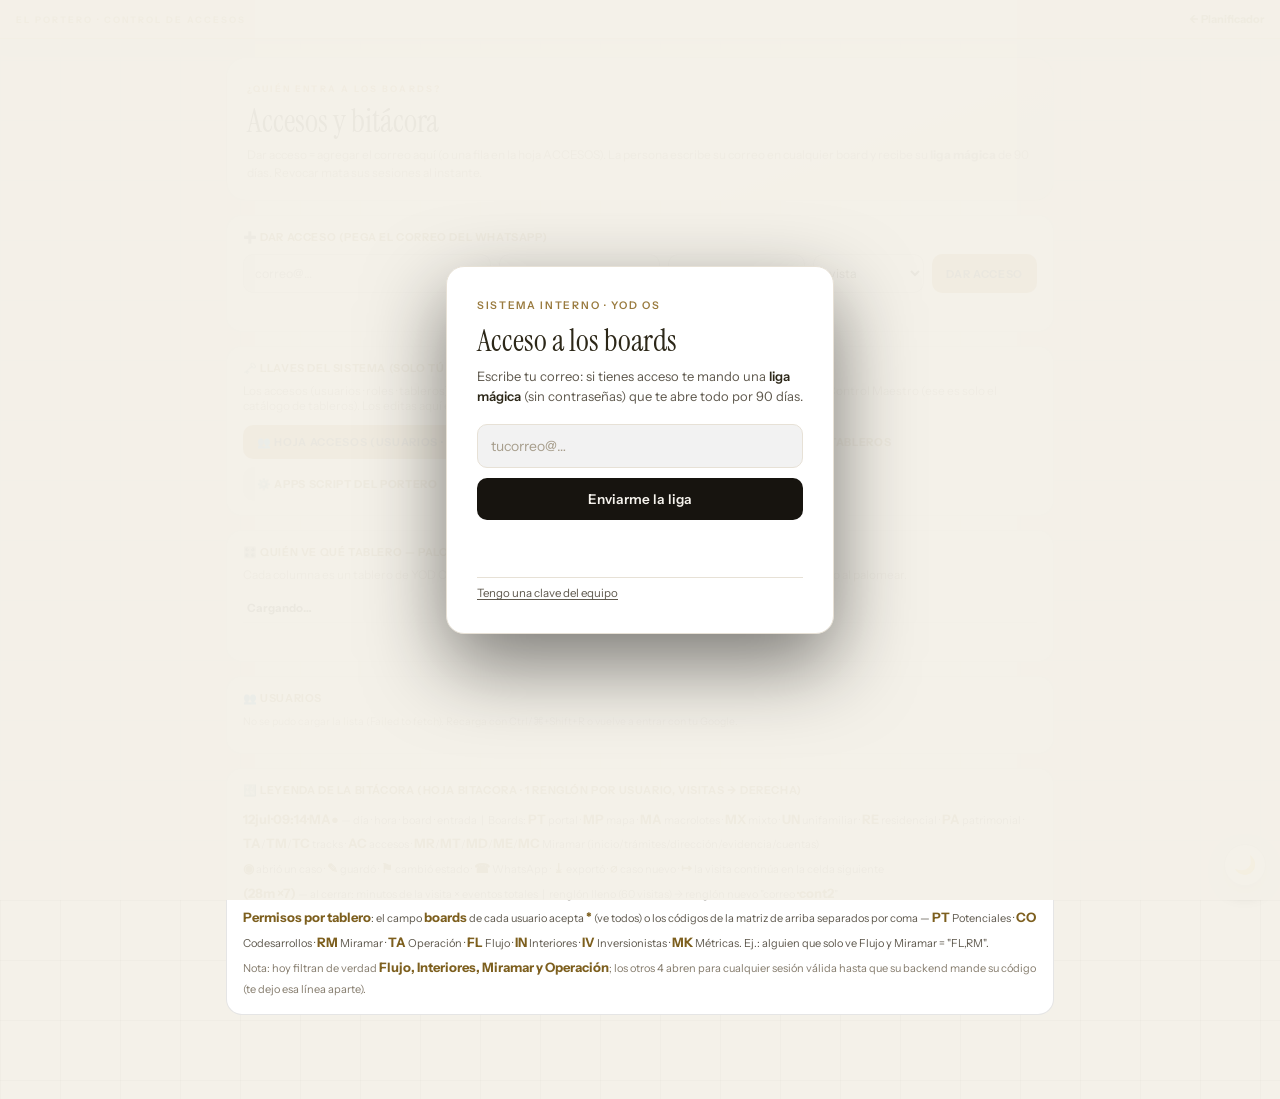
==== accesos.html @ 01067245 "Accesos: modal on-brand para la Liga magica (Copiar + Enviar por WhatsApp) Reemplaza el prompt() del" ====
<!DOCTYPE html>
<html lang="es">
<head>
<meta charset="UTF-8">
<meta name="viewport" content="width=device-width, initial-scale=1.0">
<meta name="robots" content="noindex,nofollow">
<title>Accesos · El Portero · YoDesarrollo</title>
<link rel="preconnect" href="https://fonts.googleapis.com"><link rel="preconnect" href="https://fonts.gstatic.com" crossorigin>
<link href="https://fonts.googleapis.com/css2?family=Instrument+Serif:ital@0;1&family=Manrope:wght@400;600;700;800&display=swap" rel="stylesheet">
<link rel="stylesheet" href="https://alexpueblag.github.io/yod-portal/os/shell.css">
<style>
  :root{--bg:#f6f3ed;--card:#ffffff;--text:#231d14;--muted:#766f62;--suave:#8a8272;--linea:#e1dacb;--lineaf:#d8cfbb;--gold:#9a7b3f;--goldc:#b98b3c;--green:#39744b;--orange:#9a6a1e;--red:#a94438;--blue:#3e6484}
  *{box-sizing:border-box}
  body{font-family:'Instrument Sans','Manrope',-apple-system,sans-serif;color:var(--text);margin:0;-webkit-font-smoothing:antialiased;
    background:linear-gradient(rgba(35,29,20,.02) 1px,transparent 1px) 0 0/60px 60px,linear-gradient(90deg,rgba(35,29,20,.02) 1px,transparent 1px) 0 0/60px 60px,var(--bg)}
  .serif{font-family:'Instrument Serif',Georgia,serif;font-weight:400}
  header{position:sticky;top:0;z-index:100;display:flex;align-items:center;justify-content:space-between;gap:10px;padding:12px 16px;background:rgba(246,243,237,.94);backdrop-filter:blur(12px);border-bottom:1px solid #B98B3C59}
  header .kick{font-size:9px;font-weight:800;letter-spacing:.22em;color:var(--gold);text-transform:uppercase}
  header a{color:var(--goldc);font-size:11px;font-weight:700;text-decoration:none}
  .container{max-width:860px;margin:0 auto;padding:18px 16px 70px}
  .hero{background:linear-gradient(160deg,#ffffff,#f6f3ed);border:1px solid var(--linea);border-radius:20px;padding:18px 20px;margin-bottom:14px}
  .hero h1{font-size:clamp(24px,4.5vw,32px);margin:4px 0 4px}
  .hero p{color:var(--muted);font-size:12px;margin:0;line-height:1.5}
  .card{background:var(--card);border:1px solid var(--linea);border-radius:16px;padding:14px 16px;margin-bottom:14px}
  .card h2{font-size:11px;font-weight:800;letter-spacing:.6px;text-transform:uppercase;color:var(--goldc);margin:0 0 10px}
  .fila-alta{display:grid;grid-template-columns:2fr 1.3fr 1.1fr .9fr auto;gap:8px}
  .fila-alta input,.fila-alta select{background:rgba(35,29,20,.05);border:1px solid var(--lineaf);border-radius:10px;padding:10px 11px;color:var(--text);font:inherit;font-size:12.5px;min-width:0}
  .btn{background:var(--gold);color:#17140F;border:0;border-radius:10px;padding:10px 14px;font:inherit;font-weight:800;font-size:11px;text-transform:uppercase;letter-spacing:.06em;cursor:pointer;white-space:nowrap}
  .btn.rojo{background:#e0605a26;color:var(--red)}
  .btn.mini{padding:6px 10px;font-size:10px}
  .usuario{border-bottom:1px solid rgba(35,29,20,.05);padding:11px 2px}
  .usuario:last-child{border:0}
  .u-top{display:flex;align-items:center;gap:10px;flex-wrap:wrap}
  .u-nombre{font-size:14px;font-weight:800}
  .u-correo{font-size:11px;color:var(--muted)}
  .badge{font-size:8.5px;font-weight:800;letter-spacing:.08em;text-transform:uppercase;border-radius:9px;padding:3px 8px}
  .badge.activo{background:#8fbf8b22;color:#a9d3a5}
  .badge.revocado{background:#e0605a22;color:#f4b8b3}
  .badge.admin{background:#B98B3C26;color:var(--goldc)}
  .u-meta{font-size:10.5px;color:var(--muted);margin-top:4px}
  .u-visitas{font-family:ui-monospace,Menlo,monospace;font-size:10.5px;color:var(--suave);background:rgba(255,255,255,.03);border:1px solid var(--linea);border-radius:9px;padding:7px 9px;margin-top:7px;white-space:pre-wrap;word-break:break-word}
  .u-acciones{margin-left:auto;display:flex;gap:6px}
  .leyenda{font-size:11px;color:var(--suave);line-height:1.9}
  .leyenda b{color:var(--goldc);font-size:13px}
  .msg{font-size:11.5px;font-weight:700;color:var(--goldc);min-height:16px;margin-top:8px}
  .msg.ok{color:var(--green)} .msg.err{color:var(--red)}
  .btn:disabled{opacity:.6;cursor:default}
  .btn.is-saving{opacity:1}
  .btn .sp{display:none;width:11px;height:11px;border:2px solid rgba(0,0,0,.25);border-top-color:currentColor;border-radius:50%;vertical-align:-1px;margin-right:5px}
  .btn.is-saving .sp{display:inline-block;animation:spin .7s linear infinite}
  @keyframes spin{to{transform:rotate(1turn)}}
  #toast{position:fixed;left:50%;bottom:22px;transform:translateX(-50%) translateY(10px);background:var(--text);color:var(--paper);
    padding:11px 18px;border-radius:11px;font-size:13px;font-weight:600;opacity:0;pointer-events:none;transition:opacity .2s,transform .2s;z-index:9999;box-shadow:0 12px 30px rgba(35,29,20,.25);max-width:88%}
  #toast.on{opacity:1;transform:translateX(-50%) translateY(0)}
  #toast.err{background:var(--red);color:#fff}
  .liga-ov{position:fixed;inset:0;z-index:9998;background:rgba(23,20,15,.5);backdrop-filter:blur(3px);display:none;align-items:center;justify-content:center;padding:18px}
  .liga-ov.on{display:flex}
  .liga-box{background:var(--card);border:1px solid var(--linea);border-radius:16px;max-width:440px;width:100%;padding:22px 22px 20px;box-shadow:0 24px 70px rgba(35,29,20,.28)}
  .liga-box h3{font-family:'Instrument Serif',Georgia,serif;font-weight:400;font-size:22px;margin:0 0 4px}
  .liga-box .who{font-size:12.5px;color:var(--muted);margin:0 0 14px}
  .liga-box .who b{color:var(--text)}
  .liga-url{width:100%;border:1px solid var(--linea);border-radius:10px;background:var(--arena);color:var(--text);font-family:'JetBrains Mono',monospace;font-size:11.5px;padding:10px 12px;word-break:break-all;line-height:1.5;margin-bottom:6px;user-select:all}
  .liga-hint{font-size:11px;color:var(--muted);margin:0 0 14px}
  .liga-actions{display:flex;gap:9px;flex-wrap:wrap}
  .liga-actions .btn{flex:1;justify-content:center;text-align:center;min-width:120px}
  .btn.wa{background:#25D366;color:#0b1f14}
  .btn.ghost{background:transparent;color:var(--muted);border:1px solid var(--linea);font-weight:700}
  .liga-close{position:absolute;top:14px;right:16px}
  .mwrap{overflow-x:auto;-webkit-overflow-scrolling:touch}
  table.matriz{border-collapse:collapse;width:100%;min-width:640px}
  .matriz th{font-size:9px;font-weight:800;letter-spacing:.05em;text-transform:uppercase;color:var(--muted);padding:6px 4px;border-bottom:1px solid var(--lineaf);text-align:center;white-space:nowrap}
  .matriz th:first-child,.matriz td:first-child{text-align:left;position:sticky;left:0;background:var(--card)}
  .matriz td{padding:7px 4px;border-bottom:1px solid var(--linea);text-align:center}
  .matriz td.u{font-size:11.5px;font-weight:700;max-width:150px;overflow:hidden;text-overflow:ellipsis;white-space:nowrap}
  .matriz td.u small{display:block;font-weight:400;color:var(--muted);font-size:9.5px}
  .matriz input[type=checkbox]{width:16px;height:16px;accent-color:var(--gold);cursor:pointer}
  .matriz tr.rev td{opacity:.38}
  .matriz td.todo{border-right:1px solid var(--lineaf)}
  .matriz th.todo{border-right:1px solid var(--lineaf)}
  @media(max-width:640px){.fila-alta{grid-template-columns:1fr 1fr}.container{padding:12px 11px 60px}}
</style>
</head>
<body>
<header>
  <span class="kick">El Portero · Control de accesos</span>
  <a href="./">← Planificador</a>
</header>

<main class="container">
  <section class="hero">
    <span class="kick" style="color:var(--gold);font-size:9px;font-weight:800;letter-spacing:.24em;text-transform:uppercase">¿Quién entra a los boards?</span>
    <h1 class="serif">Accesos y bitácora</h1>
    <p>Dar acceso = agregar el correo aquí (o una fila en la hoja ACCESOS). La persona escribe su correo en cualquier board y recibe su <b>liga mágica</b> de 90 días. Revocar mata sus sesiones al instante.</p>
  </section>

  <section class="card">
    <h2>➕ Dar acceso (pega el correo del WhatsApp)</h2>
    <div class="fila-alta">
      <input id="aCorreo" type="email" placeholder="correo@…">
      <input id="aNombre" placeholder="Nombre">
      <input id="aBoards" placeholder="boards: * o RM,TA,TM…" value="*">
      <select id="aRol"><option value="vista">vista</option><option value="admin">admin</option></select>
      <button class="btn" id="aBtn"><span class="sp"></span><span id="aBtnT">Dar acceso</span></button>
    </div>
    <div class="msg" id="aMsg"></div>
  </section>

  <section class="card">
    <h2>🗝️ Llaves del sistema (solo tú las ves aquí; los sheets piden tu cuenta de Google)</h2>
    <p style="font-size:12px;color:var(--muted);margin:-2px 0 12px">Los accesos (usuarios · roles · tableros) viven en la <b>pestaña ACCESOS</b> de la <b>Hoja YOD – Potenciales</b> — <b>no</b> en Control Maestro (ese es solo el catálogo de tableros). Los editas aquí en la matriz, o directo en esa pestaña.</p>
    <div style="display:flex;gap:8px;flex-wrap:wrap">
      <a class="btn" style="text-decoration:none" href="https://docs.google.com/spreadsheets/d/1Ld2ytzwYniIXmxu_TuLViN4hPILSg-xMbFpFgPnqf7Y/edit" target="_blank" rel="noopener">👥 Hoja ACCESOS (usuarios · roles · tableros)</a>
      <a class="btn" style="text-decoration:none;background:rgba(35,29,20,.08);color:var(--goldc)" href="https://docs.google.com/spreadsheets/d/1E_89GQBnOmwv5Nej2B-QEkAdVnFYQbBVQUffHWwI7Vk/edit" target="_blank" rel="noopener">📊 Control Maestro · catálogo de tableros</a>
      <a class="btn" style="text-decoration:none;background:rgba(35,29,20,.08);color:var(--goldc)" href="https://script.google.com/d/115k1wTxnEdPaPyAVqDo9-N2mAhS5d50eoQT9W83nxrXe99EfPhwpC_dw/edit" target="_blank" rel="noopener">⚙️ Apps Script del Portero</a>
    </div>
  </section>

  <section class="card">
    <h2>🎛️ Quién ve qué tablero — palomea por persona</h2>
    <p style="font-size:12px;color:var(--muted);margin:-2px 0 12px">Cada columna es un tablero de YOD OS. Palomea los que esa persona puede ver. <b>Todo</b> = ve los 8. Se guarda solo al palomear.</p>
    <div class="mwrap"><table class="matriz" id="matriz"><tbody><tr><td class="u">Cargando…</td></tr></tbody></table></div>
    <div class="msg" id="mMsg"></div>
  </section>

  <section class="card">
    <h2>👥 Usuarios <span id="uCnt" style="color:var(--muted)"></span></h2>
    <div id="lista"><p class="u-meta">Cargando…</p></div>
  </section>

  <section class="card">
    <h2>🔣 Leyenda de la bitácora (hoja BITACORA · 1 renglón por usuario, visitas → derecha)</h2>
    <div class="leyenda">
      <b>12jul·09:14·MA●</b> — día · hora · board · entrada &nbsp;|&nbsp; Boards: <b>PT</b> portal · <b>MP</b> mapa · <b>MA</b> macrolotes · <b>MX</b> mixto · <b>UN</b> unifamiliar · <b>RE</b> residencial · <b>PA</b> patrimonial · <b>TA</b>/<b>TM</b>/<b>TC</b> tracks · <b>AC</b> accesos · <b>MR</b>/<b>MT</b>/<b>MD</b>/<b>ME</b>/<b>MC</b> Miramar (inicio/trámites/dirección/evidencia/cuentas)<br>
      <b>◉</b> abrió un caso · <b>✎</b> guardó · <b>⚑</b> cambió estado · <b>☎</b> WhatsApp · <b>⤓</b> exportó · <b>∅</b> caso nuevo · <b>↦</b> la visita continúa en la celda siguiente<br>
      <b>(28m ×7)</b> — al cerrar: minutos de la visita × eventos totales &nbsp;|&nbsp; renglón lleno (60 visitas) → renglón nuevo "correo <b>·cont2</b>"<br><b>Permisos por tablero</b>: el campo <b>boards</b> de cada usuario acepta <b>*</b> (ve todos) o los códigos de la matriz de arriba separados por coma — <b>PT</b> Potenciales · <b>CO</b> Codesarrollos · <b>RM</b> Miramar · <b>TA</b> Operación · <b>FL</b> Flujo · <b>IN</b> Interiores · <b>IV</b> Inversionistas · <b>MK</b> Métricas. Ej.: alguien que solo ve Flujo y Miramar = "FL,RM". <br><span style="color:var(--muted)">Nota: hoy filtran de verdad <b>Flujo, Interiores, Miramar y Operación</b>; los otros 4 abren para cualquier sesión válida hasta que su backend mande su código (te dejo esa línea aparte).</span>
    </div>
  </section>
</main>

<script>
(()=>{
  const ENDPOINT='https://script.google.com/macros/s/AKfycbwlDDCWWzOWYZsUpBU9uqsQ7aenQ469PF6s6FkNlBFS1_cJSU5njG9oQmuyELy5zlqzFg/exec';
  const LSC='pyod_clave_v1';
  const $=id=>document.getElementById(id);
  const esc=s=>String(s??'').replace(/[&<>"']/g,c=>({'&':'&amp;','<':'&lt;','>':'&gt;','"':'&quot;',"'":'&#39;'}[c]));
  const k=()=>localStorage.getItem(LSC)||'';
  // POST robusto: con timeout y detección de respuestas que NO son JSON
  // (páginas de error de Apps Script, HTML de login, etc.) para que NUNCA
  // se quede colgado en silencio.
  async function post(b){
    const ctrl=new AbortController();
    const to=setTimeout(()=>ctrl.abort(),20000);
    try{
      const res=await fetch(ENDPOINT,{method:'POST',headers:{'Content-Type':'text/plain;charset=utf-8'},
        body:JSON.stringify(Object.assign({k:k(),request_id:(crypto.randomUUID?.()||Date.now()+'')},b)),signal:ctrl.signal});
      const txt=await res.text();
      let j; try{j=JSON.parse(txt)}catch(_){
        // respuesta no-JSON: casi siempre sesión caducada o permiso
        throw new Error(res.status>=400?('servidor '+res.status):(/sign in|accounts\.google/i.test(txt)?'sesión de Google caducada — recarga y vuelve a entrar':'respuesta inesperada del servidor'));
      }
      return j;
    }finally{clearTimeout(to)}
  }
  let toastT;
  function toast(msg,kind){const t=$('toast');if(!t)return;t.textContent=msg;t.className='on'+(kind==='err'?' err':'');clearTimeout(toastT);toastT=setTimeout(()=>t.className='',kind==='err'?4200:2400)}
  function setBusy(btn,on,labelId,busyText,idleText){
    if(!btn)return; btn.disabled=on; btn.classList.toggle('is-saving',on);
    const lab=labelId&&$(labelId); if(lab)lab.textContent=on?busyText:idleText;
  }
  // Modal de la liga mágica (reemplaza el prompt del navegador)
  let ligaActual='';
  function abrirLiga(url,correo){
    ligaActual=url;
    $('ligaUrl').textContent=url;
    $('ligaWho').innerHTML='Para <b>'+esc(correo||'la persona')+'</b> · válida 90 días';
    $('ligaOv').classList.add('on');
  }
  function cerrarLiga(){$('ligaOv').classList.remove('on')}
  (function wireLiga(){
    const ov=$('ligaOv'); if(!ov)return;
    $('ligaX').onclick=cerrarLiga;
    ov.addEventListener('click',e=>{if(e.target===ov)cerrarLiga()});
    document.addEventListener('keydown',e=>{if(e.key==='Escape')cerrarLiga()});
    $('ligaCopy').onclick=async()=>{try{await navigator.clipboard.writeText(ligaActual);toast('✓ Copiada')}catch(_){toast('Selecciónala y copia manualmente','err')}};
    $('ligaWa').onclick=()=>{const msg='Tu acceso a YOD OS (válido 90 días):\n'+ligaActual;window.open('https://wa.me/?text='+encodeURIComponent(msg),'_blank','noopener')};
  })();

  // Los 8 tableros de YOD OS (mismo orden que la barra lateral). Palomear
  // un tablero = esa persona puede verlo. '*' = ve todos.
  const CODES=[['*','Todo'],['PT','Potenciales'],['CO','Codesarrollos'],['RM','Miramar'],['TA','Operación'],['FL','Flujo'],['IN','Interiores'],['IV','Inversion.'],['MK','Métricas']];
  function boardsDe(u){const b=String(u.boards||'*').trim();return b===''?'*':b}
  function tieneCode(b,c){if(b==='*')return true;return b.toUpperCase().split(/[,|; ]+/).indexOf(c)>-1}
  function renderMatriz(usuarios){
    const tb=$('matriz');
    tb.innerHTML='<thead><tr><th>Usuario</th>'+CODES.map(c=>'<th class="'+(c[0]==='*'?'todo':'')+'" title="'+esc(c[1])+'">'+esc(c[1])+'</th>').join('')+'</tr></thead><tbody>'+
      usuarios.map(u=>{
        const b=boardsDe(u),todo=b==='*',rev=u.estado!=='activo';
        return '<tr class="'+(rev?'rev':'')+'" data-correo="'+esc(u.correo)+'"><td class="u">'+esc(u.nombre||u.correo)+'<small>'+esc(u.correo)+(rev?' · revocado':'')+'</small></td>'+
          CODES.map(c=>{const es=c[0]==='*'?todo:tieneCode(b,c[0]);
            return '<td class="'+(c[0]==='*'?'todo':'')+'"><input type="checkbox" data-code="'+c[0]+'" '+(es?'checked':'')+(rev||(todo&&c[0]!=='*')?' disabled':'')+'></td>'}).join('')+'</tr>'}).join('')+'</tbody>';
    tb.querySelectorAll('input[type=checkbox]').forEach(ch=>ch.onchange=async()=>{
      const tr=ch.closest('tr'),correo=tr.dataset.correo,mMsg=$('mMsg'),was=!ch.checked;
      let boards;
      if(ch.dataset.code==='*'){boards=ch.checked?'*':CODES.slice(1).map(c=>c[0]).join(',')}
      else{const activos=[...tr.querySelectorAll('input[type=checkbox]')].filter(x=>x.dataset.code!=='*'&&x.checked).map(x=>x.dataset.code);boards=activos.length?activos.join(','):'MP'}
      ch.disabled=true;mMsg.className='msg';mMsg.textContent='Guardando '+correo+'…';
      try{
        const r=await post({tipo:'acceso-alta',correo,boards});
        if(r.ok){mMsg.className='msg ok';mMsg.textContent='✓ '+correo+' → '+r.boards;toast('✓ Permisos guardados');cargar()}
        else{const det=r.error==='admin'?'necesitas sesión de administrador':(r.error||'error');mMsg.className='msg err';mMsg.textContent='No se pudo: '+det;toast('No se pudo: '+det,'err');ch.checked=was;ch.disabled=false}
      }catch(e){
        // revierte el check para no mentir sobre lo guardado
        ch.checked=was;ch.disabled=false;
        mMsg.className='msg err';mMsg.textContent='No se pudo guardar: '+e.message;toast('No se pudo guardar — reintenta','err');
      }
    });
  }
  async function cargar(){
    const cont=$('lista');
    try{
      const raw=await fetch(ENDPOINT+'?recurso=accesos-lista&k='+encodeURIComponent(k())).then(x=>x.text());
      let r; try{r=JSON.parse(raw)}catch(_){throw new Error(/sign in|accounts\.google/i.test(raw)?'sesión de Google caducada':'respuesta inesperada')}
      if(!r.ok){cont.innerHTML='<p class="u-meta">'+(r.error==='admin'?'Necesitas sesión de administrador (o la clave maestra) para ver esto.':'Error: '+esc(r.error))+'</p>';$('matriz').innerHTML='<tbody><tr><td class="u">Solo administrador.</td></tr></tbody>';return}
      $('uCnt').textContent='· '+r.usuarios.length;
      renderMatriz(r.usuarios);
      cont.innerHTML=r.usuarios.map(u=>`
        <div class="usuario">
          <div class="u-top">
            <span class="u-nombre">${esc(u.nombre||u.correo)}</span>
            <span class="u-correo">${esc(u.correo)}</span>
            <span class="badge ${u.estado==='activo'?'activo':'revocado'}">${esc(u.estado)}</span>
            ${u.rol==='admin'?'<span class="badge admin">admin</span>':''}
            <span class="u-acciones">${u.estado==='activo'?`<button class="btn mini" data-rol="${esc(u.correo)}" data-cur="${esc(u.rol||'vista')}" data-nom="${esc(u.nombre||'')}" data-boards="${esc(u.boards||'*')}">${u.rol==='admin'?'↓ Colaborador':'↑ Dirección'}</button><button class="btn mini" data-liga="${esc(u.correo)}">🔗 Liga directa</button><button class="btn rojo mini" data-rev="${esc(u.correo)}">Revocar</button>`:`<button class="btn mini" data-rea="${esc(u.correo)}" data-nom="${esc(u.nombre)}">Reactivar</button>`}</span>
          </div>
          <div class="u-meta">boards: ${esc(u.boards)} · sesiones vivas: ${u.sesiones_vivas} · visitas registradas: ${u.visitas_n}${u.ts_alta?' · alta: '+esc(String(u.ts_alta).slice(0,10)):''}</div>
          ${u.ultimas&&u.ultimas.length?`<div class="u-visitas">${u.ultimas.map(esc).join('\n')}</div>`:''}
        </div>`).join('')||'<p class="u-meta">Sin usuarios aún.</p>';
      cont.querySelectorAll('[data-rol]').forEach(b=>b.onclick=async()=>{
        var nuevo=b.dataset.cur==='admin'?'vista':'admin';
        var aviso=nuevo==='admin'?'darle DIRECCIÓN a '+b.dataset.rol+' (verá TODOS los tableros)':'volver COLABORADOR a '+b.dataset.rol+' (solo verá los tableros que le palomees)';
        if(!confirm('¿Seguro? '+aviso))return;
        b.disabled=true;const tp=b.textContent;b.textContent='…';
        try{
          const r=await post({tipo:'acceso-alta',correo:b.dataset.rol,rol:nuevo,nombre:b.dataset.nom,boards:b.dataset.boards});
          if(r.ok){toast('✓ Rol actualizado → '+(nuevo==='admin'?'Dirección':'Colaborador'));cargar();}
          else{b.disabled=false;b.textContent=tp;toast('No se pudo: '+(r.error||''),'err');}
        }catch(e){b.disabled=false;b.textContent=tp;toast('No se pudo cambiar el rol: '+e.message,'err');}
      });
      cont.querySelectorAll('[data-liga]').forEach(b=>b.onclick=async()=>{
        b.disabled=true;const t0=b.textContent;b.textContent='…';
        try{const r2=await post({tipo:'sesion-crear',correo:b.dataset.liga,destino:'https://alexpueblag.github.io/potenciales-yod/'});
          if(!r2.ok){toast('No se pudo crear la liga: '+(r2.error||''),'err');return}
          try{await navigator.clipboard.writeText(r2.liga)}catch(e){}
          toast('✓ Liga lista y copiada');
          abrirLiga(r2.liga,b.dataset.liga);
        }catch(e){toast('No se pudo crear la liga: '+e.message,'err')}finally{b.disabled=false;b.textContent=t0}
      });
      cont.querySelectorAll('[data-rev]').forEach(b=>b.onclick=async()=>{
        if(!confirm('¿Revocar acceso y matar sesiones de '+b.dataset.rev+'?'))return;
        b.disabled=true;try{const r=await post({tipo:'acceso-revocar',correo:b.dataset.rev});if(r.ok){toast('Acceso revocado')}else{toast('No se pudo revocar: '+(r.error||''),'err')}cargar()}catch(e){b.disabled=false;toast('No se pudo revocar: '+e.message,'err')}
      });
      cont.querySelectorAll('[data-rea]').forEach(b=>b.onclick=async()=>{
        b.disabled=true;try{const r=await post({tipo:'acceso-alta',correo:b.dataset.rea,nombre:b.dataset.nom});if(r.ok){toast('✓ Acceso reactivado')}else{toast('No se pudo reactivar: '+(r.error||''),'err')}cargar()}catch(e){b.disabled=false;toast('No se pudo reactivar: '+e.message,'err')}
      });
    }catch(e){cont.innerHTML='<p class="u-meta">No se pudo cargar la lista ('+esc(e.message||'sin conexión')+'). Recarga con Ctrl/⌘+Shift+R o vuelve a entrar con tu Google.</p>'}
  }
  $('aBtn').onclick=async()=>{
    const correo=$('aCorreo').value.trim(),nombre=$('aNombre').value.trim();
    const msg=$('aMsg');
    if(!correo||correo.indexOf('@')<1){msg.className='msg err';msg.textContent='Correo inválido — escribe algo como nombre@correo.com';$('aCorreo').focus();return}
    setBusy($('aBtn'),true,'aBtnT','Guardando…','Dar acceso');
    msg.className='msg';msg.textContent='Guardando '+correo+'…';
    try{
      const r=await post({tipo:'acceso-alta',correo,nombre,rol:$('aRol').value,boards:($('aBoards').value.trim()||'*')});
      if(r.ok){
        msg.className='msg ok';msg.textContent='✓ '+correo+' ya puede pedir su liga mágica en cualquier board';
        toast('✓ Acceso guardado');
        $('aCorreo').value='';$('aNombre').value='';cargar();
      }else{
        const det=r.error==='admin'?'necesitas sesión de administrador (entra con tu Google o la clave maestra)':(r.error||'error desconocido');
        msg.className='msg err';msg.textContent='No se pudo guardar: '+det;
        toast('No se pudo: '+det,'err');
      }
    }catch(e){
      msg.className='msg err';msg.textContent='No se pudo guardar: '+e.message+'. Revisa tu conexión/sesión y vuelve a intentar.';
      toast('No se pudo guardar — reintenta','err');
    }finally{
      setBusy($('aBtn'),false,'aBtnT','Guardando…','Dar acceso');
    }
  };
  cargar();
})();
</script>
<div id="toast" role="status" aria-live="polite"></div>
<div id="ligaOv" class="liga-ov" role="dialog" aria-modal="true">
  <div class="liga-box" style="position:relative">
    <button class="btn ghost mini liga-close" id="ligaX" type="button">✕</button>
    <h3>Liga mágica · 90 días</h3>
    <p class="who" id="ligaWho"></p>
    <div class="liga-url" id="ligaUrl"></div>
    <p class="liga-hint">Ya está copiada al portapapeles. Envíala por WhatsApp o pégala donde quieras.</p>
    <div class="liga-actions">
      <button class="btn wa" id="ligaWa" type="button">Enviar por WhatsApp</button>
      <button class="btn" id="ligaCopy" type="button">Copiar de nuevo</button>
    </div>
  </div>
</div>
<script src="portero.js?v=779fed3"></script>
<script src="https://alexpueblag.github.io/yod-portal/os/shell.js"></script>
</body>
</html>
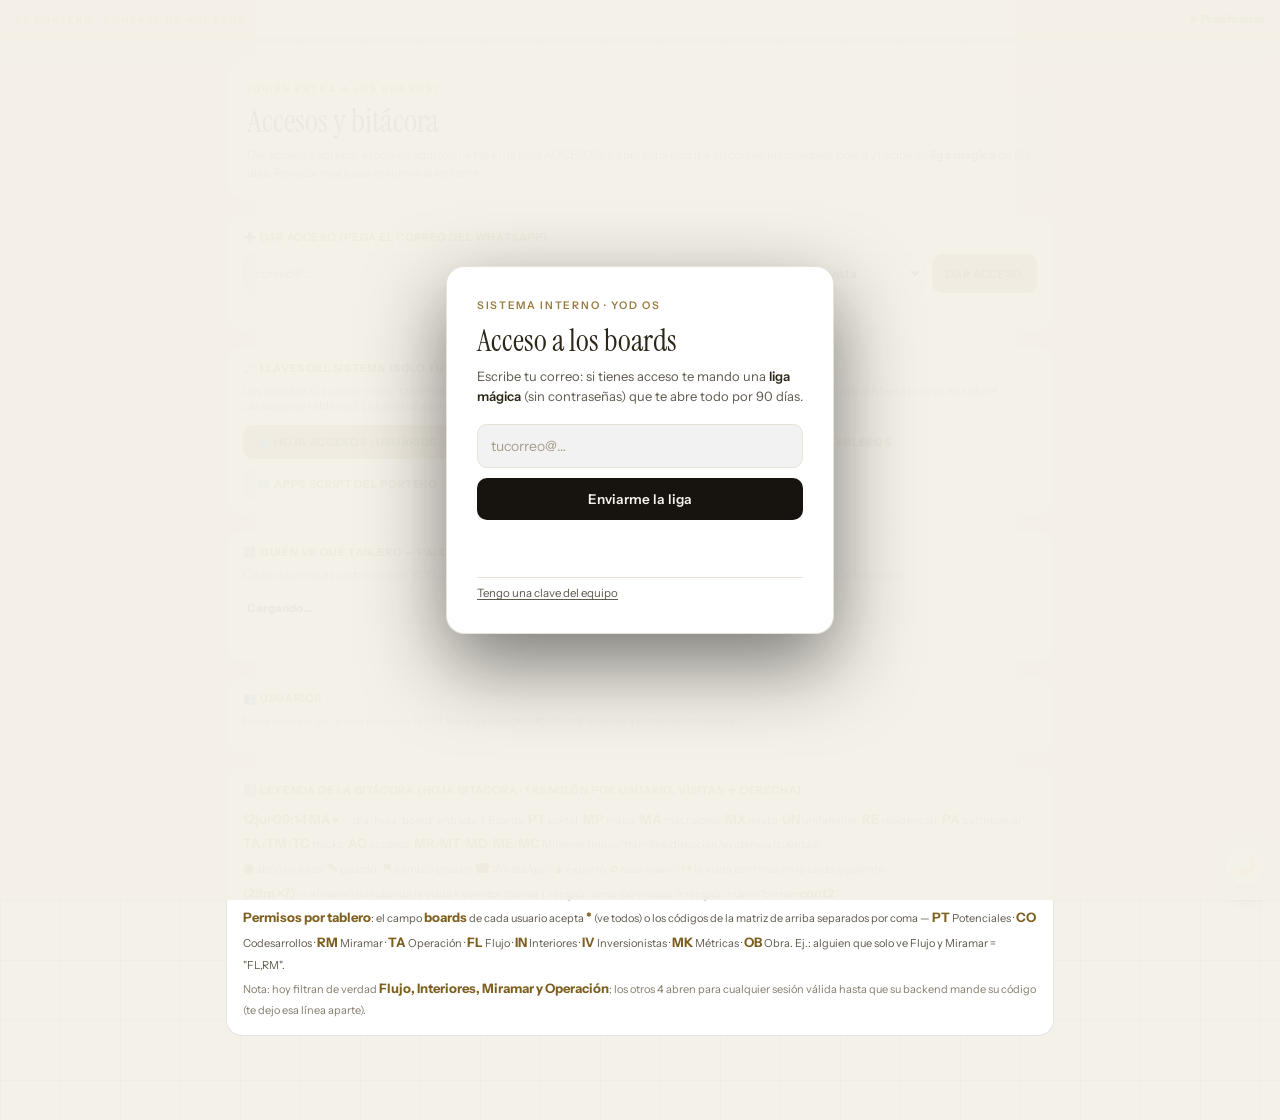
==== commit c83cd926: "Accesos: la matriz ya no borra los tableros que no dibuja (bug de permisos) Sintoma que reporto Alej" ====
--- a/accesos.html
+++ b/accesos.html
@@ -73,7 +73,11 @@
   .matriz td{padding:7px 4px;border-bottom:1px solid var(--linea);text-align:center}
   .matriz td.u{font-size:11.5px;font-weight:700;max-width:150px;overflow:hidden;text-overflow:ellipsis;white-space:nowrap}
   .matriz td.u small{display:block;font-weight:400;color:var(--muted);font-size:9.5px}
-  .matriz input[type=checkbox]{width:16px;height:16px;accent-color:var(--gold);cursor:pointer}
+  .matriz input[type=checkbox]{width:18px;height:18px;accent-color:var(--gold);cursor:pointer}
+  /* Táctil (enjambre UX): en móvil el área de toque de cada casilla llega a 44px sin agrandar el dibujo */
+  @media(pointer:coarse){.matriz input[type=checkbox]{width:22px;height:22px}.matriz td{padding:11px 8px}}
+  a:focus-visible,button:focus-visible,input:focus-visible{outline:2px solid var(--gold);outline-offset:2px}
+  @media(max-width:680px){input,select,textarea{font-size:16px}}
   .matriz tr.rev td{opacity:.38}
   .matriz td.todo{border-right:1px solid var(--lineaf)}
   .matriz th.todo{border-right:1px solid var(--lineaf)}
@@ -99,7 +103,7 @@
       <input id="aCorreo" type="email" placeholder="correo@…">
       <input id="aNombre" placeholder="Nombre">
       <input id="aBoards" placeholder="boards: * o RM,TA,TM…" value="*">
-      <select id="aRol"><option value="vista">vista</option><option value="admin">admin</option></select>
+      <select id="aRol" title="vista = solo lee · editor = puede editar los boards que tenga · admin = además administra accesos"><option value="vista">vista</option><option value="editor">editor</option><option value="admin">admin</option></select>
       <button class="btn" id="aBtn"><span class="sp"></span><span id="aBtnT">Dar acceso</span></button>
     </div>
     <div class="msg" id="aMsg"></div>
@@ -132,7 +136,7 @@
     <div class="leyenda">
       <b>12jul·09:14·MA●</b> — día · hora · board · entrada &nbsp;|&nbsp; Boards: <b>PT</b> portal · <b>MP</b> mapa · <b>MA</b> macrolotes · <b>MX</b> mixto · <b>UN</b> unifamiliar · <b>RE</b> residencial · <b>PA</b> patrimonial · <b>TA</b>/<b>TM</b>/<b>TC</b> tracks · <b>AC</b> accesos · <b>MR</b>/<b>MT</b>/<b>MD</b>/<b>ME</b>/<b>MC</b> Miramar (inicio/trámites/dirección/evidencia/cuentas)<br>
       <b>◉</b> abrió un caso · <b>✎</b> guardó · <b>⚑</b> cambió estado · <b>☎</b> WhatsApp · <b>⤓</b> exportó · <b>∅</b> caso nuevo · <b>↦</b> la visita continúa en la celda siguiente<br>
-      <b>(28m ×7)</b> — al cerrar: minutos de la visita × eventos totales &nbsp;|&nbsp; renglón lleno (60 visitas) → renglón nuevo "correo <b>·cont2</b>"<br><b>Permisos por tablero</b>: el campo <b>boards</b> de cada usuario acepta <b>*</b> (ve todos) o los códigos de la matriz de arriba separados por coma — <b>PT</b> Potenciales · <b>CO</b> Codesarrollos · <b>RM</b> Miramar · <b>TA</b> Operación · <b>FL</b> Flujo · <b>IN</b> Interiores · <b>IV</b> Inversionistas · <b>MK</b> Métricas. Ej.: alguien que solo ve Flujo y Miramar = "FL,RM". <br><span style="color:var(--muted)">Nota: hoy filtran de verdad <b>Flujo, Interiores, Miramar y Operación</b>; los otros 4 abren para cualquier sesión válida hasta que su backend mande su código (te dejo esa línea aparte).</span>
+      <b>(28m ×7)</b> — al cerrar: minutos de la visita × eventos totales &nbsp;|&nbsp; renglón lleno (60 visitas) → renglón nuevo "correo <b>·cont2</b>"<br><b>Permisos por tablero</b>: el campo <b>boards</b> de cada usuario acepta <b>*</b> (ve todos) o los códigos de la matriz de arriba separados por coma — <b>PT</b> Potenciales · <b>CO</b> Codesarrollos · <b>RM</b> Miramar · <b>TA</b> Operación · <b>FL</b> Flujo · <b>IN</b> Interiores · <b>IV</b> Inversionistas · <b>MK</b> Métricas · <b>OB</b> Obra. Ej.: alguien que solo ve Flujo y Miramar = "FL,RM". <br><span style="color:var(--muted)">Nota: hoy filtran de verdad <b>Flujo, Interiores, Miramar y Operación</b>; los otros 4 abren para cualquier sesión válida hasta que su backend mande su código (te dejo esa línea aparte).</span>
     </div>
   </section>
 </main>
@@ -187,7 +191,7 @@
 
   // Los 8 tableros de YOD OS (mismo orden que la barra lateral). Palomear
   // un tablero = esa persona puede verlo. '*' = ve todos.
-  const CODES=[['*','Todo'],['PT','Potenciales'],['CO','Codesarrollos'],['RM','Miramar'],['TA','Operación'],['FL','Flujo'],['IN','Interiores'],['IV','Inversion.'],['MK','Métricas']];
+  const CODES=[['*','Todo'],['PT','Potenciales'],['CO','Codesarrollos'],['RM','Miramar'],['TA','Operación'],['FL','Flujo'],['IN','Interiores'],['IV','Inversion.'],['MK','Métricas'],['OB','Obra']];
   function boardsDe(u){const b=String(u.boards||'*').trim();return b===''?'*':b}
   function tieneCode(b,c){if(b==='*')return true;return b.toUpperCase().split(/[,|; ]+/).indexOf(c)>-1}
   function renderMatriz(usuarios){
@@ -195,14 +199,24 @@
     tb.innerHTML='<thead><tr><th>Usuario</th>'+CODES.map(c=>'<th class="'+(c[0]==='*'?'todo':'')+'" title="'+esc(c[1])+'">'+esc(c[1])+'</th>').join('')+'</tr></thead><tbody>'+
       usuarios.map(u=>{
         const b=boardsDe(u),todo=b==='*',rev=u.estado!=='activo';
-        return '<tr class="'+(rev?'rev':'')+'" data-correo="'+esc(u.correo)+'"><td class="u">'+esc(u.nombre||u.correo)+'<small>'+esc(u.correo)+(rev?' · revocado':'')+'</small></td>'+
+        return '<tr class="'+(rev?'rev':'')+'" data-correo="'+esc(u.correo)+'" data-boards="'+esc(b)+'"><td class="u">'+esc(u.nombre||u.correo)+'<small>'+esc(u.correo)+(rev?' · revocado':'')+'</small></td>'+
           CODES.map(c=>{const es=c[0]==='*'?todo:tieneCode(b,c[0]);
             return '<td class="'+(c[0]==='*'?'todo':'')+'"><input type="checkbox" data-code="'+c[0]+'" '+(es?'checked':'')+(rev||(todo&&c[0]!=='*')?' disabled':'')+'></td>'}).join('')+'</tr>'}).join('')+'</tbody>';
     tb.querySelectorAll('input[type=checkbox]').forEach(ch=>ch.onchange=async()=>{
       const tr=ch.closest('tr'),correo=tr.dataset.correo,mMsg=$('mMsg'),was=!ch.checked;
       let boards;
       if(ch.dataset.code==='*'){boards=ch.checked?'*':CODES.slice(1).map(c=>c[0]).join(',')}
-      else{const activos=[...tr.querySelectorAll('input[type=checkbox]')].filter(x=>x.dataset.code!=='*'&&x.checked).map(x=>x.dataset.code);boards=activos.length?activos.join(','):'MP'}
+      else{
+        const activos=[...tr.querySelectorAll('input[type=checkbox]')].filter(x=>x.dataset.code!=='*'&&x.checked).map(x=>x.dataset.code);
+        // Nunca dejar a alguien "sin tableros" con un código fantasma: si quedó vacío, se avisa y se revierte.
+        if(!activos.length){ch.checked=was;toast('Debe tener al menos un tablero. Para quitarle todo el acceso, usa Revocar.','err');return}
+        /* La matriz solo dibuja los códigos de CODES. Si el usuario tenía otros
+           (p.ej. OB, MA, MX, TM…), NO deben borrarse por palomear aquí: se conservan. */
+        const conocidos=CODES.map(c=>c[0]);
+        const previos=String(tr.dataset.boards||'').toUpperCase().split(/[,|; ]+/).filter(Boolean);
+        const conservar=previos.filter(x=>conocidos.indexOf(x)<0);
+        boards=activos.concat(conservar).join(',')
+      }
       ch.disabled=true;mMsg.className='msg';mMsg.textContent='Guardando '+correo+'…';
       try{
         const r=await post({tipo:'acceso-alta',correo,boards});
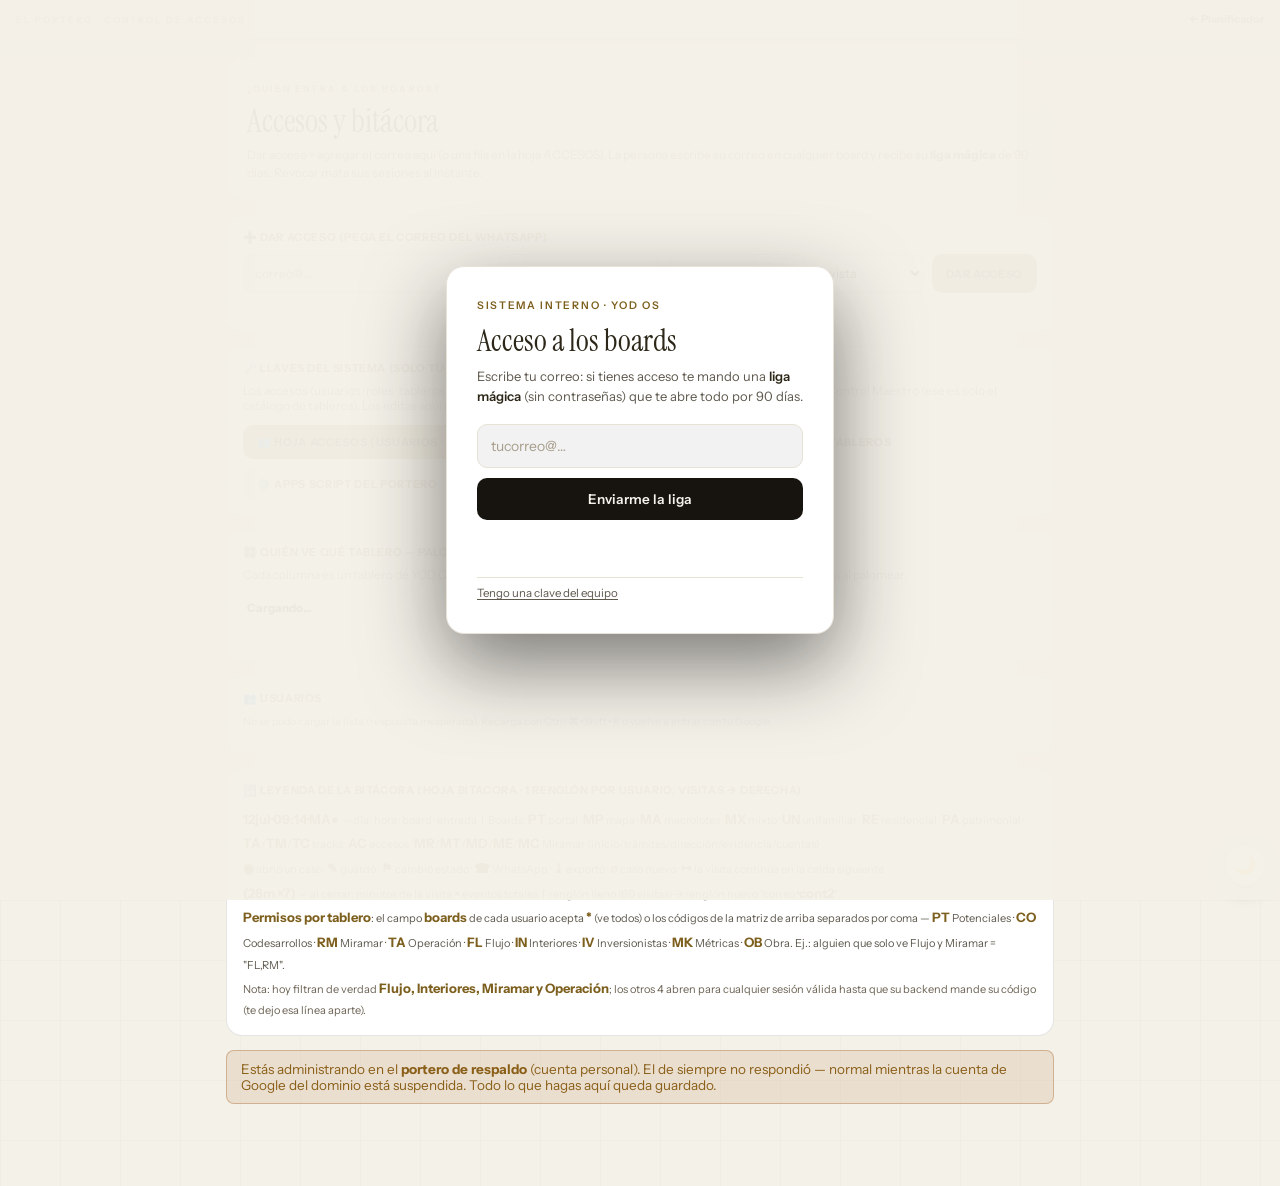
==== commit 028b0abb: "Board de accesos: relevo automático al portero de respaldo El portero original vive en el dominio su" ====
--- a/accesos.html
+++ b/accesos.html
@@ -139,11 +139,25 @@
       <b>(28m ×7)</b> — al cerrar: minutos de la visita × eventos totales &nbsp;|&nbsp; renglón lleno (60 visitas) → renglón nuevo "correo <b>·cont2</b>"<br><b>Permisos por tablero</b>: el campo <b>boards</b> de cada usuario acepta <b>*</b> (ve todos) o los códigos de la matriz de arriba separados por coma — <b>PT</b> Potenciales · <b>CO</b> Codesarrollos · <b>RM</b> Miramar · <b>TA</b> Operación · <b>FL</b> Flujo · <b>IN</b> Interiores · <b>IV</b> Inversionistas · <b>MK</b> Métricas · <b>OB</b> Obra. Ej.: alguien que solo ve Flujo y Miramar = "FL,RM". <br><span style="color:var(--muted)">Nota: hoy filtran de verdad <b>Flujo, Interiores, Miramar y Operación</b>; los otros 4 abren para cualquier sesión válida hasta que su backend mande su código (te dejo esa línea aparte).</span>
     </div>
   </section>
+<div id="avisoPortero" hidden style="margin:12px auto;max-width:900px;padding:10px 14px;border-radius:8px;
+  background:rgba(160,90,30,.12);border:1px solid rgba(160,90,30,.35);color:#8a5f18;font-size:13.5px">
+  Estás administrando en el <b>portero de respaldo</b> (cuenta personal). El de siempre no respondió —
+  normal mientras la cuenta de Google del dominio está suspendida. Todo lo que hagas aquí queda guardado.
+</div>
 </main>
 
 <script>
 (()=>{
-  const ENDPOINT='https://script.google.com/macros/s/AKfycbwlDDCWWzOWYZsUpBU9uqsQ7aenQ469PF6s6FkNlBFS1_cJSU5njG9oQmuyELy5zlqzFg/exec';
+  /* Portero: el de siempre y el de respaldo. El original vive en el dominio
+     suspendido; si no contesta o rechaza la clave, se usa el respaldo (cuenta
+     personal) sin que nadie tenga que hacer nada. Al reactivar el dominio, el
+     original retoma solo. */
+  const PORTERO_ORIGINAL='https://script.google.com/macros/s/AKfycbwlDDCWWzOWYZsUpBU9uqsQ7aenQ469PF6s6FkNlBFS1_cJSU5njG9oQmuyELy5zlqzFg/exec';
+  const PORTERO_RESPALDO='https://script.google.com/macros/s/AKfycbyrhqMb70Qh8BljAOYnSYBZ8IXUuEclFWPg10NWIv3GJ-nAR597OTsGB4IL-xyUl7Ms/exec';
+  const LSP='pyod_portero_activo';
+  let ENDPOINT = localStorage.getItem(LSP) || PORTERO_ORIGINAL;
+  function usarRespaldo(){ ENDPOINT = PORTERO_RESPALDO; try{localStorage.setItem(LSP, PORTERO_RESPALDO);}catch(e){}
+    const b=document.getElementById('avisoPortero'); if(b){b.hidden=false;} }
   const LSC='pyod_clave_v1';
   const $=id=>document.getElementById(id);
   const esc=s=>String(s??'').replace(/[&<>"']/g,c=>({'&':'&amp;','<':'&lt;','>':'&gt;','"':'&quot;',"'":'&#39;'}[c]));
@@ -232,7 +246,14 @@
   async function cargar(){
     const cont=$('lista');
     try{
-      const raw=await fetch(ENDPOINT+'?recurso=accesos-lista&k='+encodeURIComponent(k())).then(x=>x.text());
+      let raw=await fetch(ENDPOINT+'?recurso=accesos-lista&k='+encodeURIComponent(k())).then(x=>x.text()).catch(()=>'');
+      // Relevo: si el portero de siempre no contesta JSON o rechaza, probamos el respaldo.
+      if(ENDPOINT===PORTERO_ORIGINAL){
+        let malo=false;
+        try{ const t=JSON.parse(raw); if(!t.ok) malo=true; }catch(_){ malo=true; }
+        if(malo){ usarRespaldo();
+          raw=await fetch(ENDPOINT+'?recurso=accesos-lista&k='+encodeURIComponent(k())).then(x=>x.text()).catch(()=>''); }
+      }
       let r; try{r=JSON.parse(raw)}catch(_){throw new Error(/sign in|accounts\.google/i.test(raw)?'sesión de Google caducada':'respuesta inesperada')}
       if(!r.ok){cont.innerHTML='<p class="u-meta">'+(r.error==='admin'?'Necesitas sesión de administrador (o la clave maestra) para ver esto.':'Error: '+esc(r.error))+'</p>';$('matriz').innerHTML='<tbody><tr><td class="u">Solo administrador.</td></tr></tbody>';return}
       $('uCnt').textContent='· '+r.usuarios.length;
